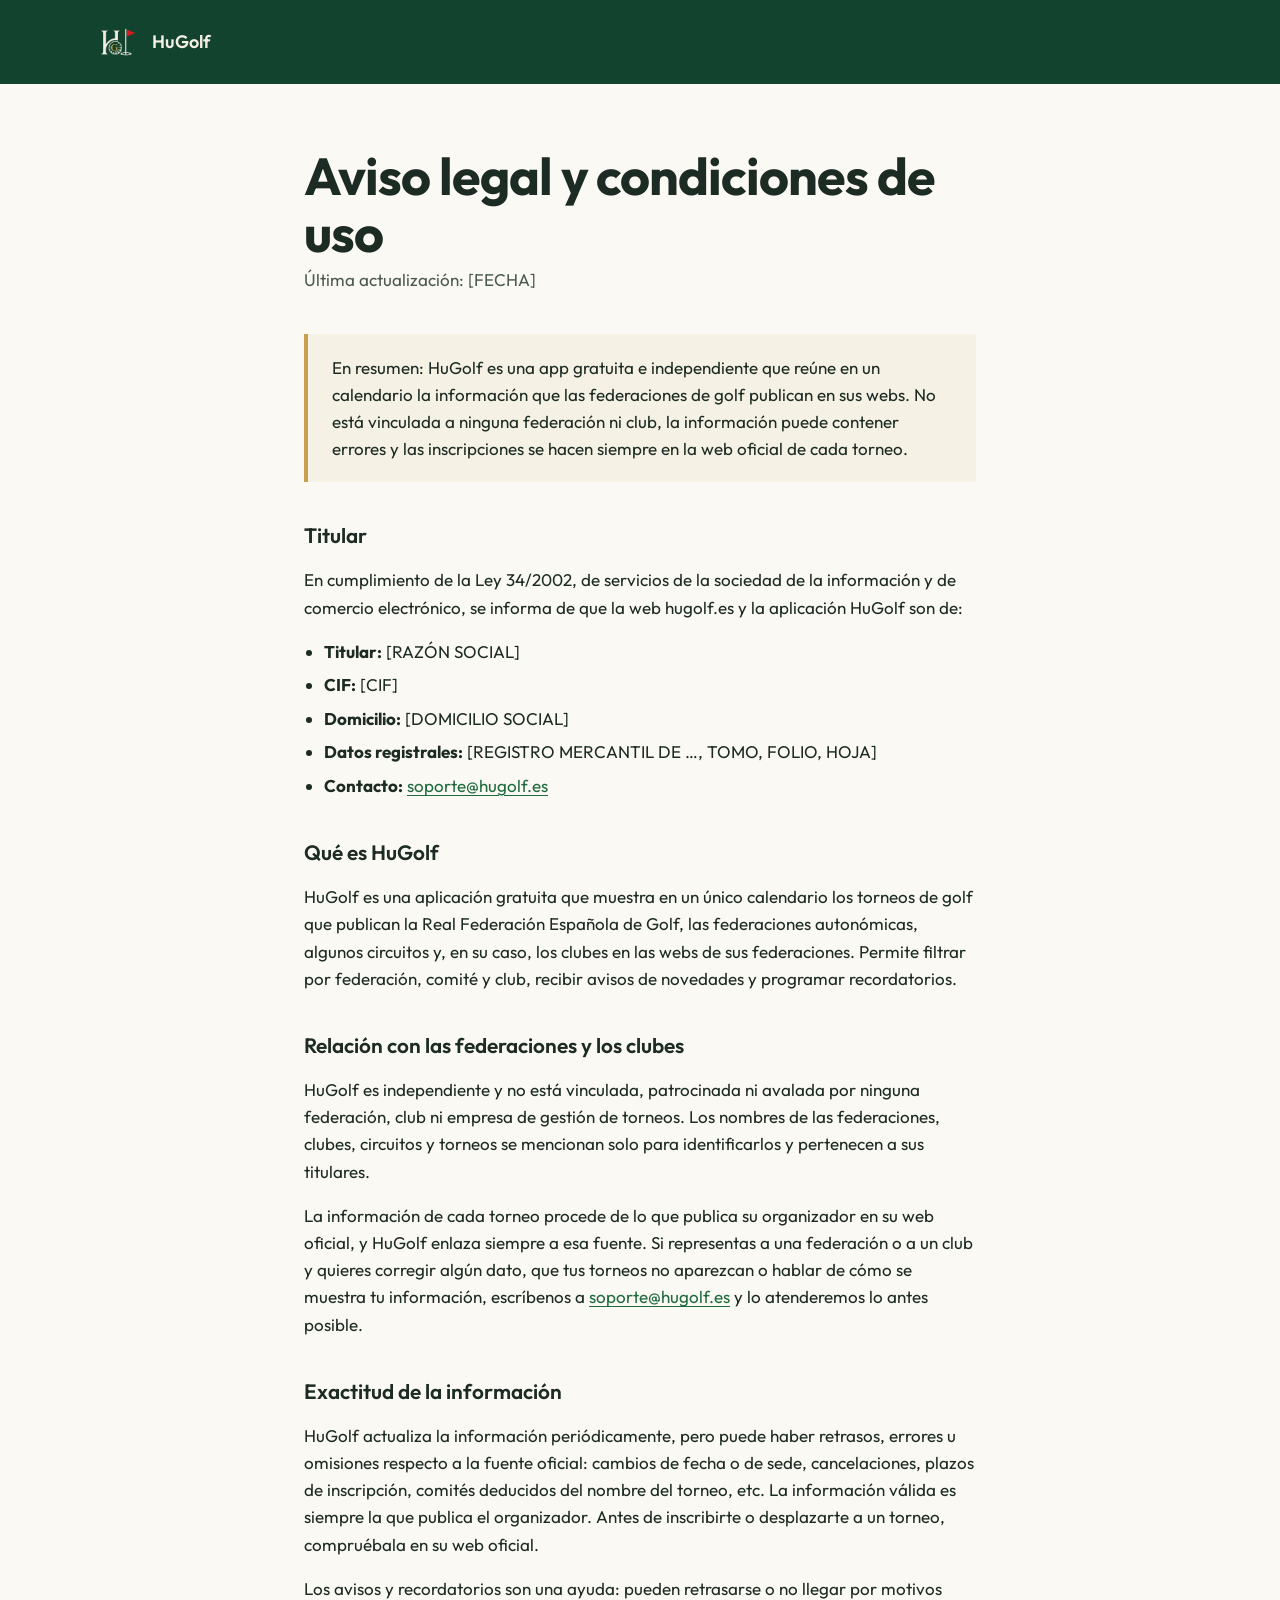
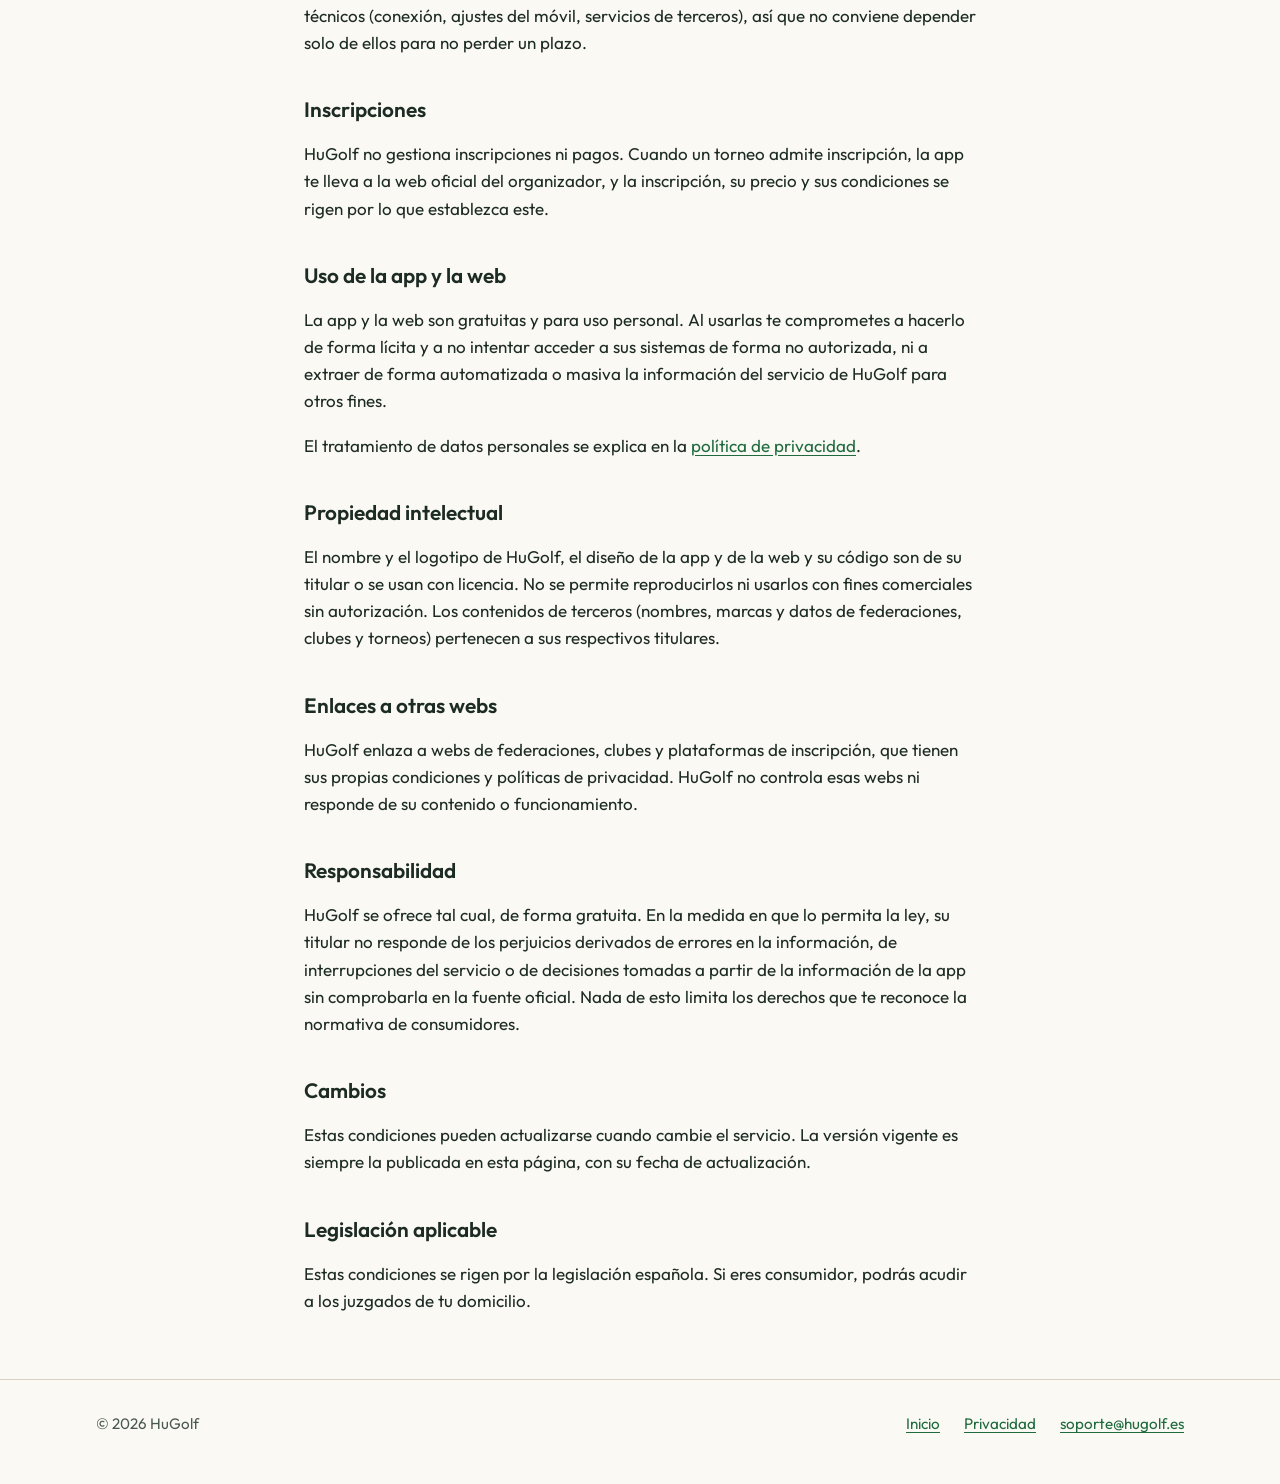
==== aviso-legal.html @ 57edf7f7 "Add files via upload" ====
<!doctype html>
<html lang="es">
<head>
  <meta charset="utf-8">
  <meta name="viewport" content="width=device-width, initial-scale=1">
  <title>Aviso legal y condiciones de uso de HuGolf</title>
  <meta name="description" content="Titular de HuGolf, relación con las federaciones de golf y condiciones de uso de la app y la web.">
  <meta name="theme-color" content="#12432F">
  <link rel="icon" href="img/favicon.svg" type="image/svg+xml">
  <link rel="apple-touch-icon" href="img/apple-touch-icon.png">
  <link rel="stylesheet" href="estilos.css">
</head>
<body>
  <header class="cabecera">
    <div class="ancho">
      <a class="marca" href="./" aria-label="HuGolf, inicio">
        <img src="img/icono-512.png" alt="" width="44" height="44">
        <span>HuGolf</span>
      </a>
    </div>
  </header>

  <main class="legal">
    <div class="texto">
      <h1>Aviso legal y condiciones de uso</h1>
      <p class="fecha">Última actualización: [FECHA]</p>

      <div class="resumen">
        <p>En resumen: HuGolf es una app gratuita e independiente que reúne en un calendario la información que las federaciones de golf publican en sus webs. No está vinculada a ninguna federación ni club, la información puede contener errores y las inscripciones se hacen siempre en la web oficial de cada torneo.</p>
      </div>

      <h2>Titular</h2>
      <p>En cumplimiento de la Ley 34/2002, de servicios de la sociedad de la información y de comercio electrónico, se informa de que la web hugolf.es y la aplicación HuGolf son de:</p>
      <ul>
        <li><strong>Titular:</strong> [RAZÓN SOCIAL]</li>
        <li><strong>CIF:</strong> [CIF]</li>
        <li><strong>Domicilio:</strong> [DOMICILIO SOCIAL]</li>
        <li><strong>Datos registrales:</strong> [REGISTRO MERCANTIL DE …, TOMO, FOLIO, HOJA]</li>
        <li><strong>Contacto:</strong> <a href="mailto:soporte@hugolf.es">soporte@hugolf.es</a></li>
      </ul>

      <h2>Qué es HuGolf</h2>
      <p>HuGolf es una aplicación gratuita que muestra en un único calendario los torneos de golf que publican la Real Federación Española de Golf, las federaciones autonómicas, algunos circuitos y, en su caso, los clubes en las webs de sus federaciones. Permite filtrar por federación, comité y club, recibir avisos de novedades y programar recordatorios.</p>

      <h2>Relación con las federaciones y los clubes</h2>
      <p>HuGolf es independiente y no está vinculada, patrocinada ni avalada por ninguna federación, club ni empresa de gestión de torneos. Los nombres de las federaciones, clubes, circuitos y torneos se mencionan solo para identificarlos y pertenecen a sus titulares.</p>
      <p>La información de cada torneo procede de lo que publica su organizador en su web oficial, y HuGolf enlaza siempre a esa fuente. Si representas a una federación o a un club y quieres corregir algún dato, que tus torneos no aparezcan o hablar de cómo se muestra tu información, escríbenos a <a href="mailto:soporte@hugolf.es">soporte@hugolf.es</a> y lo atenderemos lo antes posible.</p>

      <h2>Exactitud de la información</h2>
      <p>HuGolf actualiza la información periódicamente, pero puede haber retrasos, errores u omisiones respecto a la fuente oficial: cambios de fecha o de sede, cancelaciones, plazos de inscripción, comités deducidos del nombre del torneo, etc. La información válida es siempre la que publica el organizador. Antes de inscribirte o desplazarte a un torneo, compruébala en su web oficial.</p>
      <p>Los avisos y recordatorios son una ayuda: pueden retrasarse o no llegar por motivos técnicos (conexión, ajustes del móvil, servicios de terceros), así que no conviene depender solo de ellos para no perder un plazo.</p>

      <h2>Inscripciones</h2>
      <p>HuGolf no gestiona inscripciones ni pagos. Cuando un torneo admite inscripción, la app te lleva a la web oficial del organizador, y la inscripción, su precio y sus condiciones se rigen por lo que establezca este.</p>

      <h2>Uso de la app y la web</h2>
      <p>La app y la web son gratuitas y para uso personal. Al usarlas te comprometes a hacerlo de forma lícita y a no intentar acceder a sus sistemas de forma no autorizada, ni a extraer de forma automatizada o masiva la información del servicio de HuGolf para otros fines.</p>
      <p>El tratamiento de datos personales se explica en la <a href="privacidad.html">política de privacidad</a>.</p>

      <h2>Propiedad intelectual</h2>
      <p>El nombre y el logotipo de HuGolf, el diseño de la app y de la web y su código son de su titular o se usan con licencia. No se permite reproducirlos ni usarlos con fines comerciales sin autorización. Los contenidos de terceros (nombres, marcas y datos de federaciones, clubes y torneos) pertenecen a sus respectivos titulares.</p>

      <h2>Enlaces a otras webs</h2>
      <p>HuGolf enlaza a webs de federaciones, clubes y plataformas de inscripción, que tienen sus propias condiciones y políticas de privacidad. HuGolf no controla esas webs ni responde de su contenido o funcionamiento.</p>

      <h2>Responsabilidad</h2>
      <p>HuGolf se ofrece tal cual, de forma gratuita. En la medida en que lo permita la ley, su titular no responde de los perjuicios derivados de errores en la información, de interrupciones del servicio o de decisiones tomadas a partir de la información de la app sin comprobarla en la fuente oficial. Nada de esto limita los derechos que te reconoce la normativa de consumidores.</p>

      <h2>Cambios</h2>
      <p>Estas condiciones pueden actualizarse cuando cambie el servicio. La versión vigente es siempre la publicada en esta página, con su fecha de actualización.</p>

      <h2>Legislación aplicable</h2>
      <p>Estas condiciones se rigen por la legislación española. Si eres consumidor, podrás acudir a los juzgados de tu domicilio.</p>
    </div>
  </main>

  <footer class="pie">
    <div class="ancho">
      <p>© 2026 HuGolf</p>
      <p class="enlaces"><a href="./">Inicio</a><a href="privacidad.html">Privacidad</a><a href="mailto:soporte@hugolf.es">soporte@hugolf.es</a></p>
    </div>
  </footer>
</body>
</html>
---- estilos.css ----
@font-face { font-family: "Outfit"; src: url("fuentes/outfit-latin-400-normal.woff2") format("woff2"); font-weight: 400; font-display: swap; }
@font-face { font-family: "Outfit"; src: url("fuentes/outfit-latin-600-normal.woff2") format("woff2"); font-weight: 600; font-display: swap; }
@font-face { font-family: "Outfit"; src: url("fuentes/outfit-latin-700-normal.woff2") format("woff2"); font-weight: 700; font-display: swap; }

:root {
  --verde: #12432F;      /* green del icono */
  --cesped: #2F8F4E;
  --crema: #F4EFE2;
  --dorado: #C89F4D;     /* G del logo */
  --tinta: #1C2B23;
  --tinta-suave: #4B5A51;
  --linea: #D9D2BF;
  --fondo: #FBF9F4;
  --enlace: #1F6B3E;
  color-scheme: light dark;
}
@media (prefers-color-scheme: dark) {
  :root {
    --tinta: #E9E6DC;
    --tinta-suave: #B4BBB3;
    --linea: #34463C;
    --fondo: #0F1F17;
    --enlace: #8FD3A6;
  }
}

* { box-sizing: border-box; }
html { -webkit-text-size-adjust: 100%; }
body {
  margin: 0;
  font-family: "Outfit", system-ui, -apple-system, "Segoe UI", sans-serif;
  font-size: 1.0625rem;
  line-height: 1.6;
  color: var(--tinta);
  background: var(--fondo);
}
a { color: var(--enlace); text-underline-offset: 0.18em; }
a:focus-visible { outline: 3px solid var(--dorado); outline-offset: 3px; border-radius: 2px; }
img { max-width: 100%; height: auto; }

.ancho { width: min(100% - 2.5rem, 68rem); margin-inline: auto; }
.texto { width: min(100% - 2.5rem, 42rem); margin-inline: auto; }

/* ---------- Portada ---------- */
.portada {
  background: var(--verde);
  color: var(--crema);
  padding-top: clamp(2.5rem, 7vw, 5rem);
  overflow: hidden;
}
.marca { display: flex; align-items: center; gap: 0.75rem; text-decoration: none; color: inherit; }
.marca img { width: 44px; height: 44px; border-radius: 10px; }
.marca span { font-weight: 600; font-size: 1.125rem; }

.portada h1 {
  margin: clamp(2.5rem, 8vw, 5rem) 0 0;
  font-size: clamp(4.5rem, 17vw, 11rem);
  line-height: 0.9;
  font-weight: 700;
  letter-spacing: -0.035em;
}
.portada .lema {
  margin: 1.5rem 0 0;
  max-width: 34rem;
  font-size: clamp(1.25rem, 2.6vw, 1.6rem);
  line-height: 1.35;
}
.portada .estado {
  margin: 1.25rem 0 0;
  color: color-mix(in srgb, var(--crema) 72%, var(--verde));
}

/* Línea del green con el hoyo: la bola rueda una vez al cargar */
.green { display: block; width: 100%; height: auto; margin-top: clamp(2rem, 6vw, 4rem); }
.green .bola { animation: rodar 1.6s cubic-bezier(.2,.75,.25,1) .3s both; }
.green .bola-cae { animation: caer .22s ease-in 1.85s both; }
@keyframes rodar { from { transform: translateX(-62%); } to { transform: translateX(0); } }
@keyframes caer { from { transform: translateY(0); opacity: 1; } to { transform: translateY(14px); opacity: 0; } }
@media (prefers-reduced-motion: reduce) {
  .green .bola, .green .bola-cae { animation: none; }
}

/* ---------- Contenido ---------- */
.seccion { padding-block: clamp(3rem, 8vw, 5.5rem); }
.funciones { display: grid; gap: 2.5rem; grid-template-columns: repeat(auto-fit, minmax(15rem, 1fr)); }
.funciones h2 { margin: 0 0 0.5rem; font-size: 1.375rem; line-height: 1.25; font-weight: 600; }
.funciones p { margin: 0; color: var(--tinta-suave); }

.fuentes { border-top: 1px solid var(--linea); }
.fuentes h2 { margin: 0 0 0.75rem; font-size: 1.375rem; font-weight: 600; }
.fuentes p { margin: 0 0 1rem; max-width: 44rem; }
.fuentes .nota { color: var(--tinta-suave); font-size: 0.95rem; }

.pie { border-top: 1px solid var(--linea); padding-block: 2rem 3rem; font-size: 0.95rem; color: var(--tinta-suave); }
.pie .ancho { display: flex; flex-wrap: wrap; gap: 0.75rem 2rem; justify-content: space-between; }
.pie p { margin: 0; }
.pie .enlaces { display: flex; flex-wrap: wrap; gap: 0.5rem 1.5rem; }

/* ---------- Política de privacidad ---------- */
.cabecera { background: var(--verde); color: var(--crema); padding-block: 1.25rem; }
.legal { padding-block: clamp(2.5rem, 6vw, 4rem) 3rem; }
.legal h1 { margin: 0 0 0.25rem; font-size: clamp(2.25rem, 6vw, 3.25rem); line-height: 1.1; font-weight: 700; letter-spacing: -0.02em; }
.legal .fecha { margin: 0 0 2.5rem; color: var(--tinta-suave); }
.legal h2 { margin: 2.5rem 0 0.5rem; font-size: 1.3rem; line-height: 1.3; font-weight: 600; }
.legal p, .legal li { max-width: 42rem; }
.legal ul { padding-left: 1.25rem; }
.legal li { margin-bottom: 0.4rem; }
.legal .resumen {
  margin: 0 0 2rem;
  padding: 1.25rem 1.5rem;
  border-left: 4px solid var(--dorado);
  background: color-mix(in srgb, var(--dorado) 9%, var(--fondo));
}
.legal .resumen p { margin: 0; }
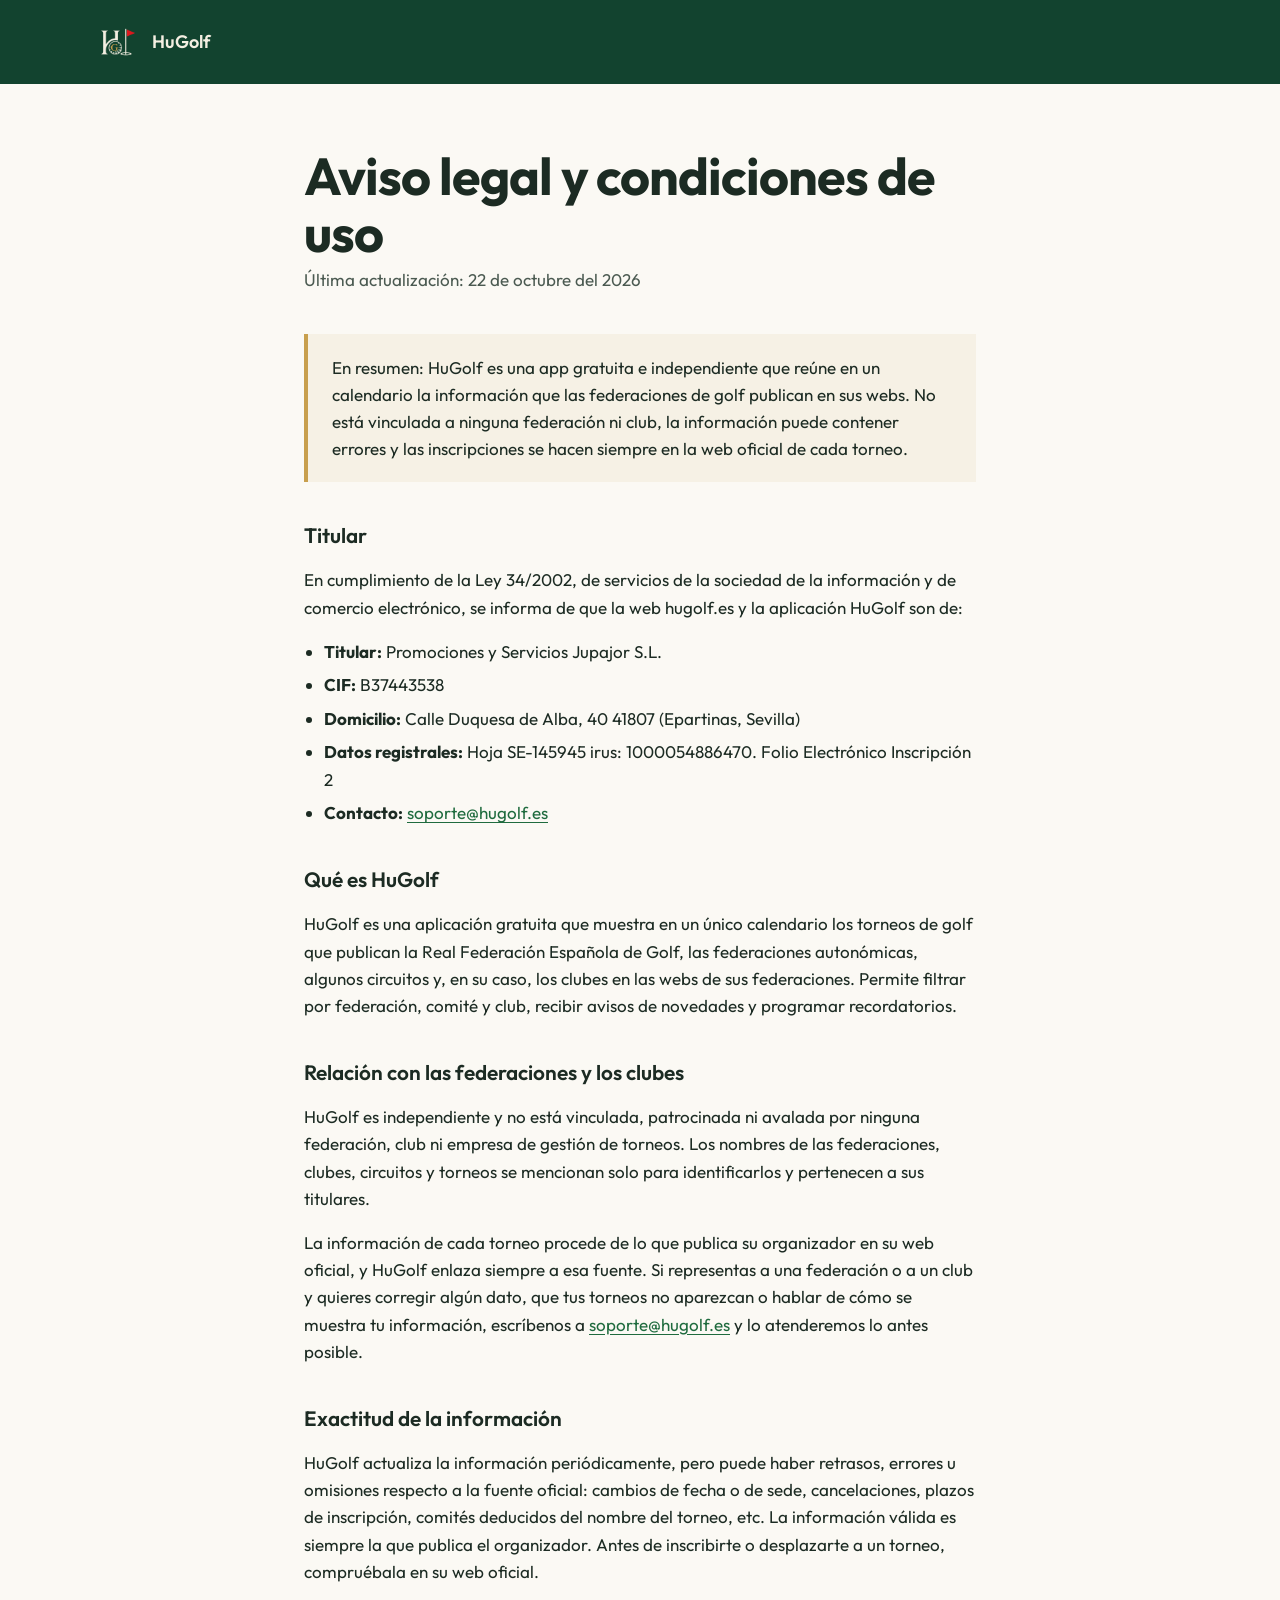
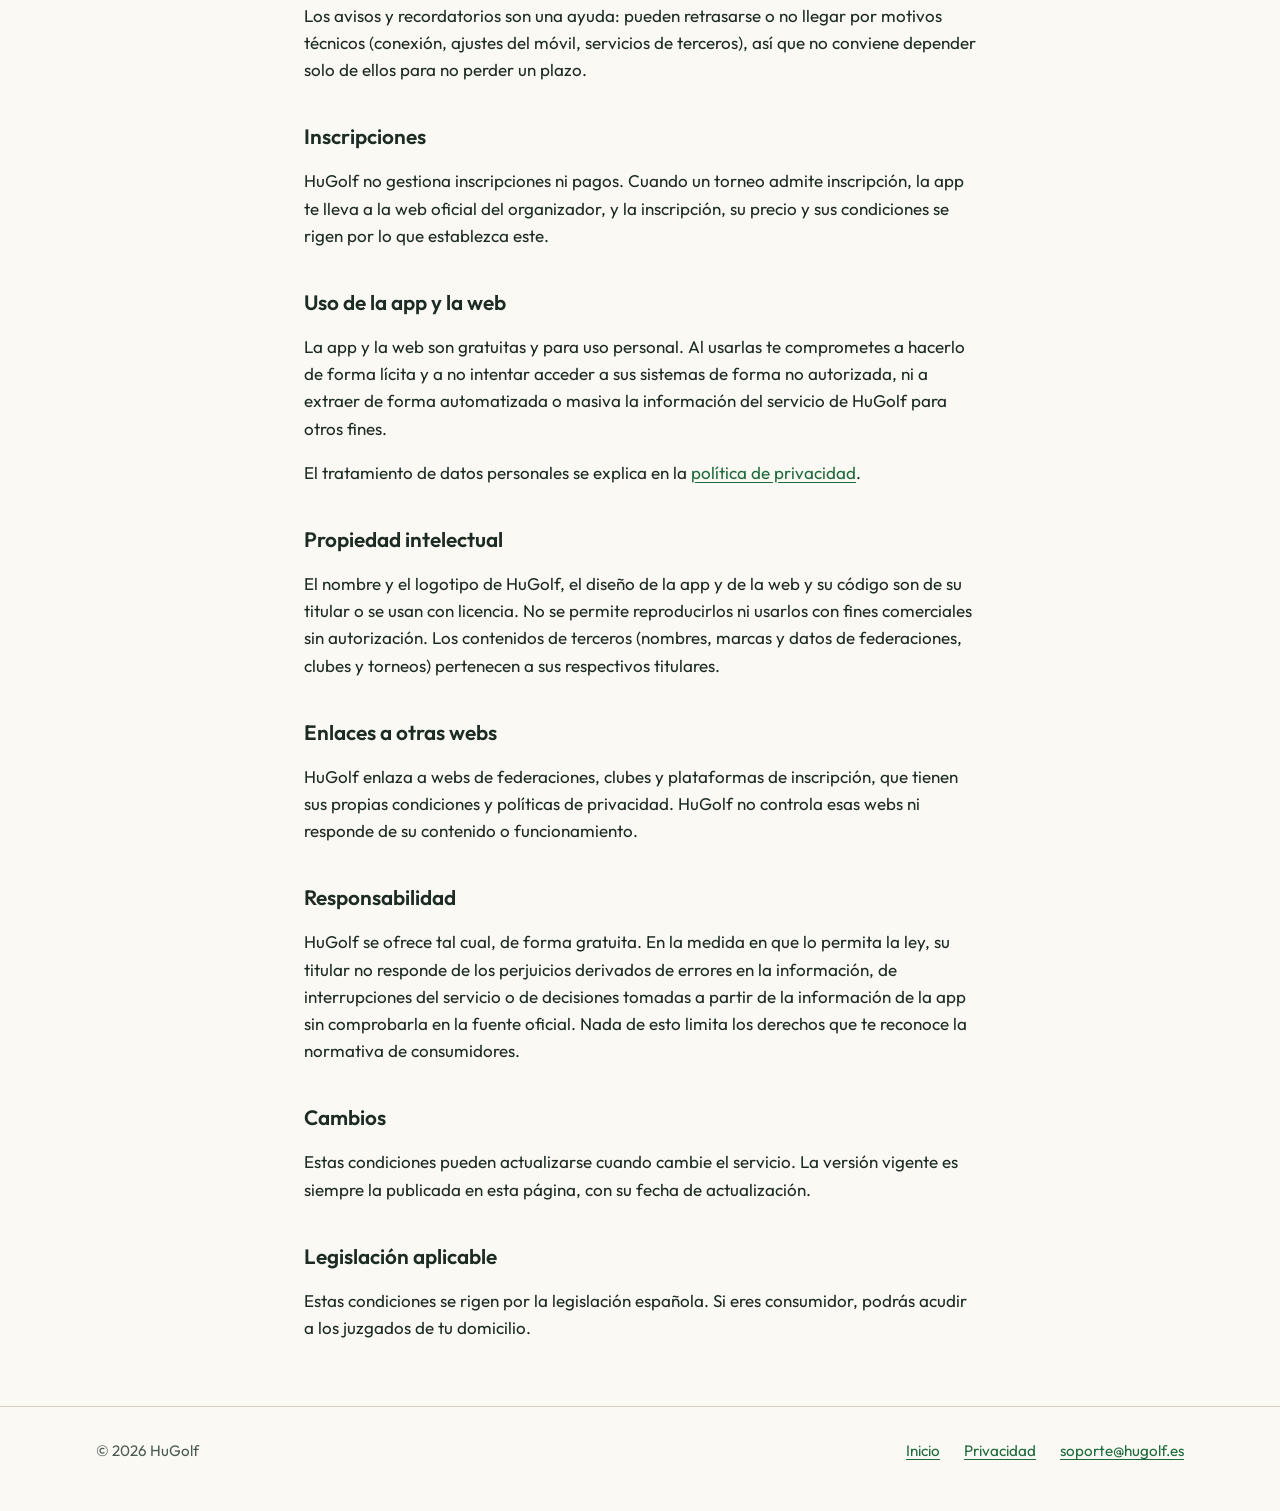
==== commit e120a574: "Update legal notice with new details" ====
--- a/aviso-legal.html
+++ b/aviso-legal.html
@@ -23,7 +23,7 @@
   <main class="legal">
     <div class="texto">
       <h1>Aviso legal y condiciones de uso</h1>
-      <p class="fecha">Última actualización: [FECHA]</p>
+      <p class="fecha">Última actualización: 22 de octubre del 2026</p>
 
       <div class="resumen">
         <p>En resumen: HuGolf es una app gratuita e independiente que reúne en un calendario la información que las federaciones de golf publican en sus webs. No está vinculada a ninguna federación ni club, la información puede contener errores y las inscripciones se hacen siempre en la web oficial de cada torneo.</p>
@@ -32,10 +32,10 @@
       <h2>Titular</h2>
       <p>En cumplimiento de la Ley 34/2002, de servicios de la sociedad de la información y de comercio electrónico, se informa de que la web hugolf.es y la aplicación HuGolf son de:</p>
       <ul>
-        <li><strong>Titular:</strong> [RAZÓN SOCIAL]</li>
-        <li><strong>CIF:</strong> [CIF]</li>
-        <li><strong>Domicilio:</strong> [DOMICILIO SOCIAL]</li>
-        <li><strong>Datos registrales:</strong> [REGISTRO MERCANTIL DE …, TOMO, FOLIO, HOJA]</li>
+        <li><strong>Titular:</strong> Promociones y Servicios Jupajor S.L.</li>
+        <li><strong>CIF:</strong> B37443538</li>
+        <li><strong>Domicilio:</strong> Calle Duquesa de Alba, 40 41807 (Epartinas, Sevilla)</li>
+        <li><strong>Datos registrales:</strong> Hoja SE-145945 irus: 1000054886470. Folio Electrónico Inscripción 2</li>
         <li><strong>Contacto:</strong> <a href="mailto:soporte@hugolf.es">soporte@hugolf.es</a></li>
       </ul>
 
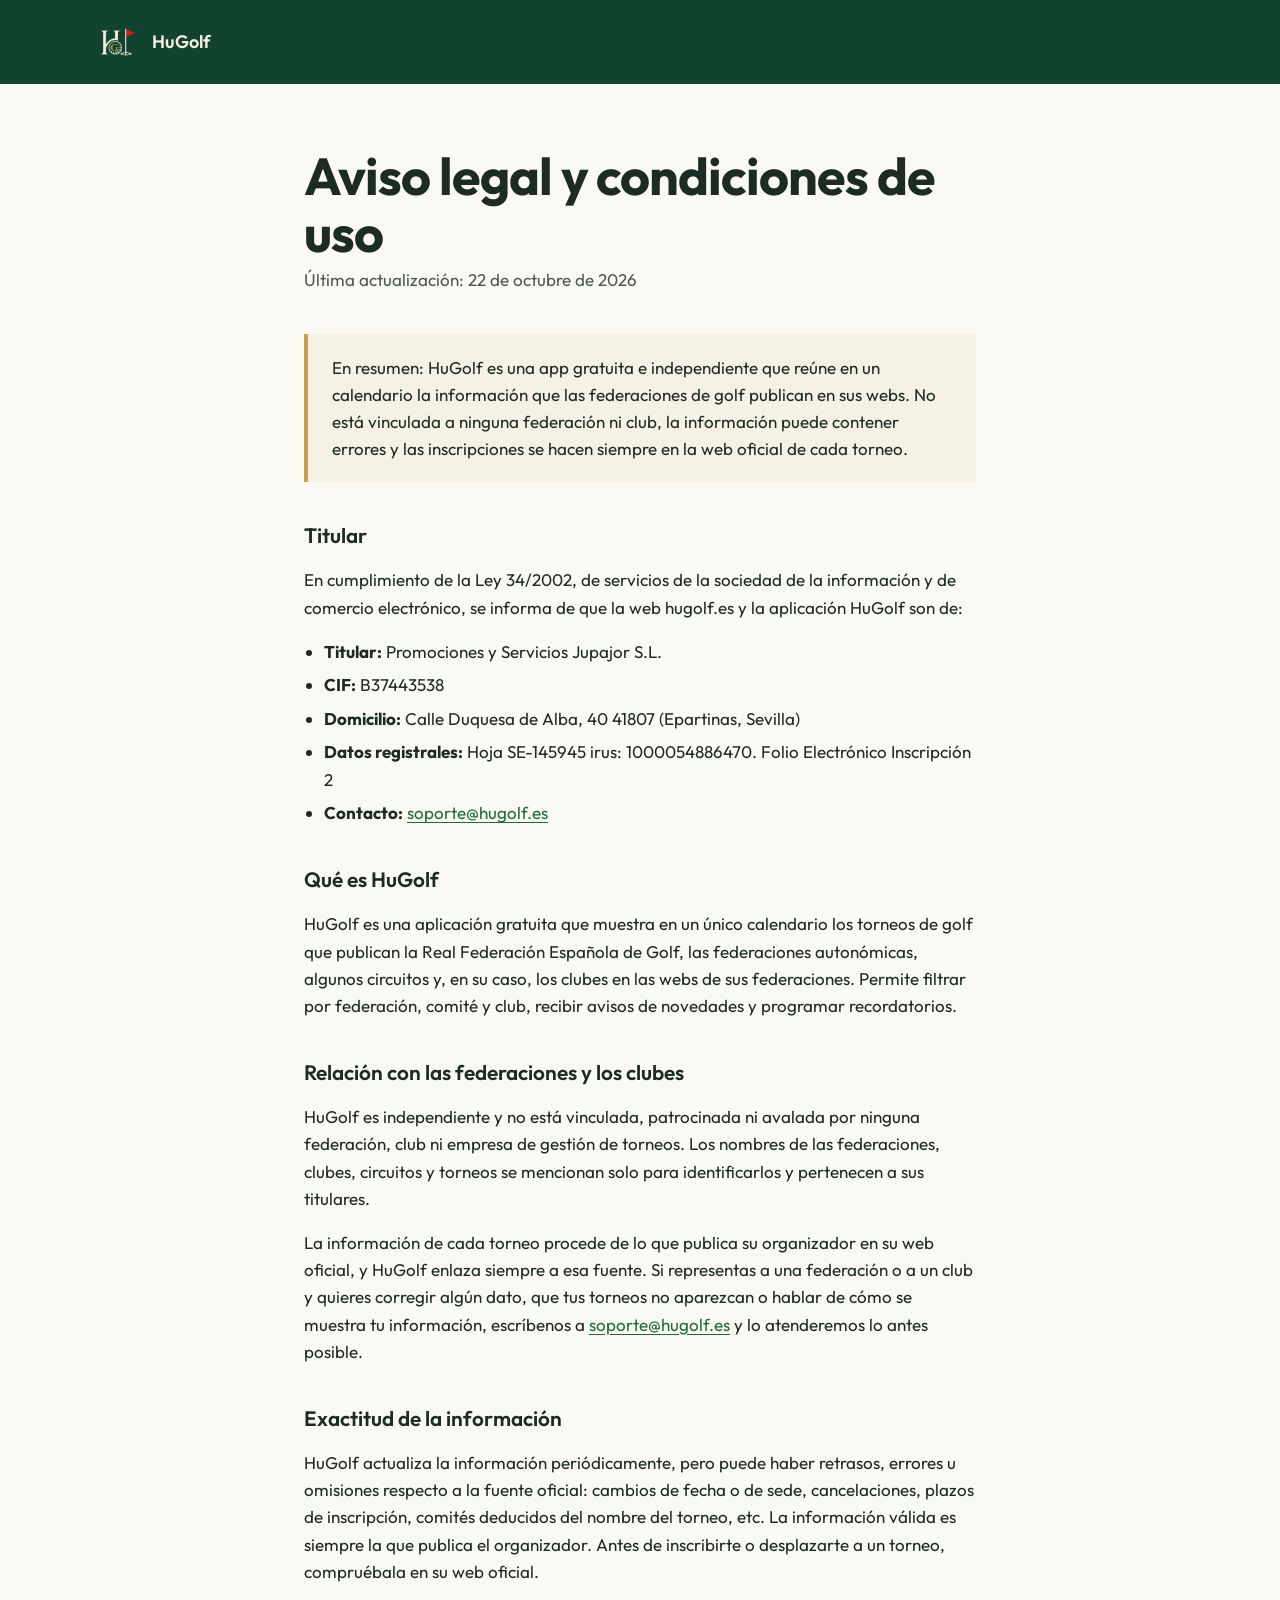
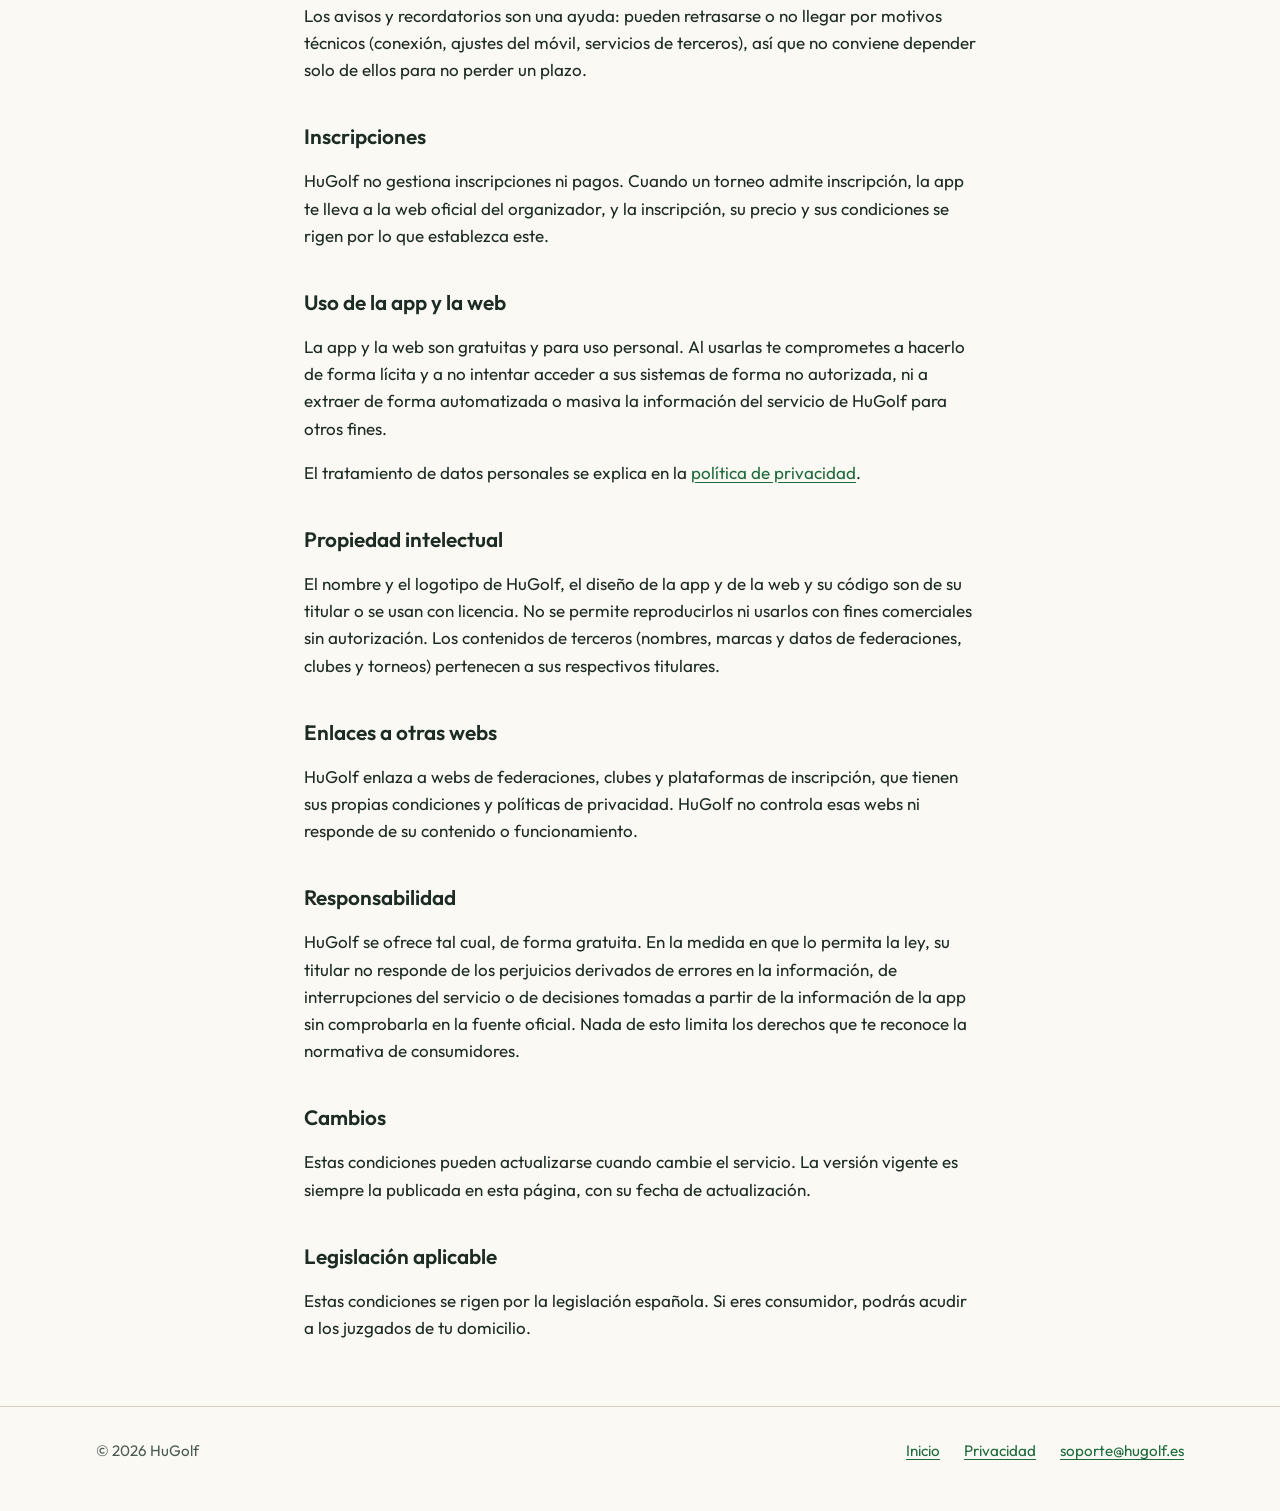
==== commit 7a8e958f: "Fix typo in update date format in aviso-legal.html" ====
--- a/aviso-legal.html
+++ b/aviso-legal.html
@@ -23,7 +23,7 @@
   <main class="legal">
     <div class="texto">
       <h1>Aviso legal y condiciones de uso</h1>
-      <p class="fecha">Última actualización: 22 de octubre del 2026</p>
+      <p class="fecha">Última actualización: 22 de octubre de 2026</p>
 
       <div class="resumen">
         <p>En resumen: HuGolf es una app gratuita e independiente que reúne en un calendario la información que las federaciones de golf publican en sus webs. No está vinculada a ninguna federación ni club, la información puede contener errores y las inscripciones se hacen siempre en la web oficial de cada torneo.</p>
